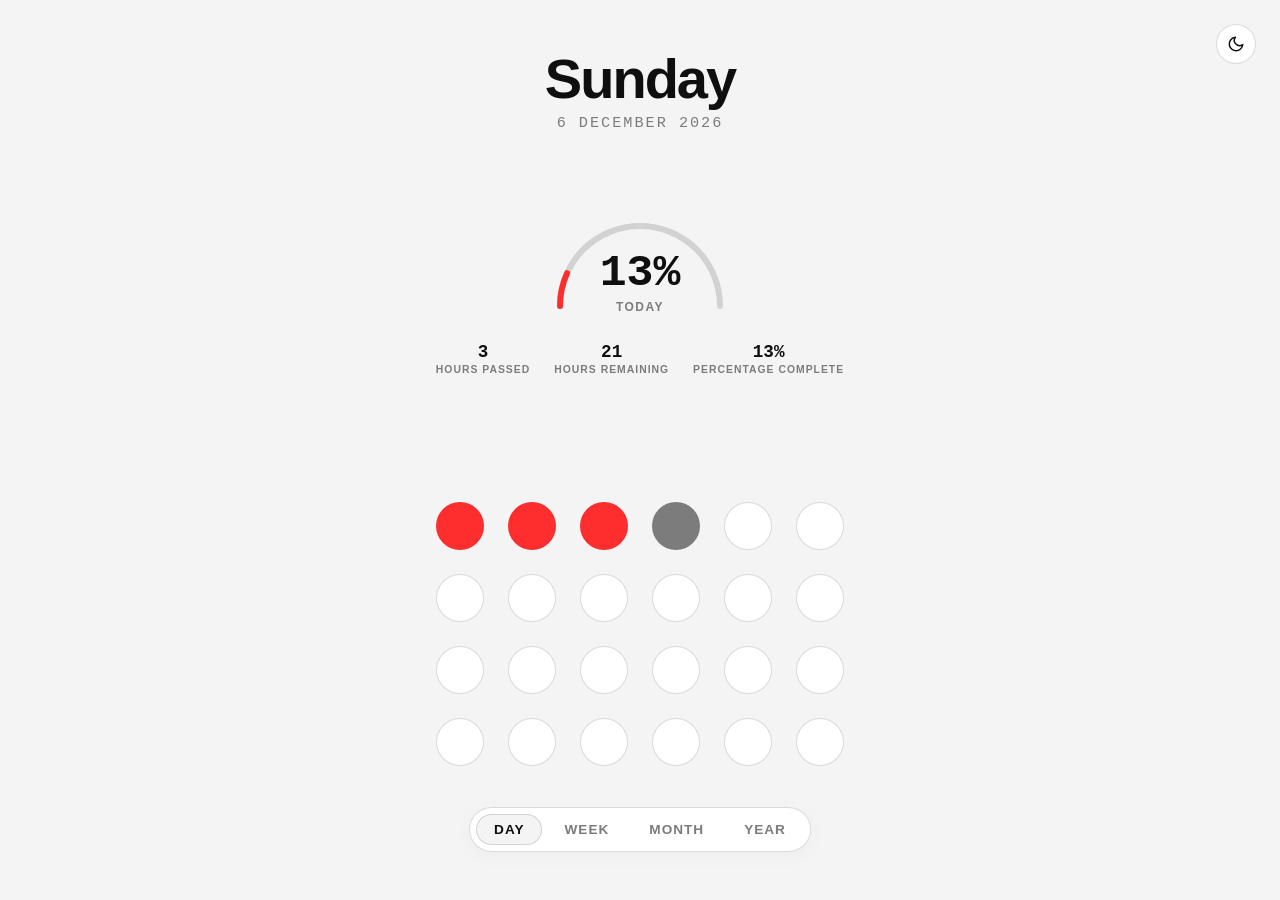
==== time-canvas/index.html @ 5ce6bf93 "Initial commit: Time Canvas application" ====
<!DOCTYPE html>
<html lang="en">
<head>
  <meta charset="UTF-8">
  <meta name="viewport" content="width=device-width, initial-scale=1.0">
  <meta name="description" content="Time Canvas - A minimalist, calm visualization of the passage of time. Inspired by Nothing OS and Dieter Rams.">
  <title>Time Canvas</title>
  
  <!-- CSS Stylesheets -->
  <link rel="stylesheet" href="css/variables.css">
  <link rel="stylesheet" href="css/base.css">
  <link rel="stylesheet" href="css/layout.css">
  <link rel="stylesheet" href="css/components.css">
  <link rel="stylesheet" href="css/themes.css">
  <link rel="stylesheet" href="css/animations.css">
  <link rel="stylesheet" href="css/responsive.css">
</head>
<body>
  
  <div class="app-container">
    <!-- Theme Toggle -->
    <div class="theme-toggle-container">
      <button id="theme-btn" class="theme-btn" aria-label="Toggle Theme" title="Toggle Theme" tabindex="0">
        <!-- Sun Icon -->
        <svg class="icon-sun" viewBox="0 0 24 24" xmlns="http://www.w3.org/2000/svg">
          <circle cx="12" cy="12" r="5" stroke="currentColor" stroke-width="2" fill="none"/>
          <path d="M12 1v2M12 21v2M4.22 4.22l1.42 1.42M18.36 18.36l1.42 1.42M1 12h2M21 12h2M4.22 19.78l1.42-1.42M18.36 5.64l1.42-1.42" stroke="currentColor" stroke-width="2" stroke-linecap="round"/>
        </svg>
        <!-- Moon Icon -->
        <svg class="icon-moon" viewBox="0 0 24 24" xmlns="http://www.w3.org/2000/svg">
          <path d="M21 12.79A9 9 0 1 1 11.21 3 7 7 0 0 0 21 12.79z" stroke="currentColor" stroke-width="2" fill="none" stroke-linecap="round" stroke-linejoin="round"/>
        </svg>
      </button>
    </div>

    <!-- Main Time Header -->
    <header class="header" role="banner">
      <h1 id="time-day" class="time-day">Friday</h1>
      <div id="time-date" class="time-date">17 July 2026</div>
    </header>

    <!-- Progress Arc Indicator -->
    <div class="arc-wrapper">
      <div class="progress-arc-container">
        <svg class="progress-arc-svg" viewBox="0 0 200 130">
          <path class="arc-bg" d="M 20 110 A 80 80 0 0 1 180 110" fill="none" stroke-linecap="round" />
          <path id="progress-arc-fill" class="arc-fill" d="M 20 110 A 80 80 0 0 1 180 110" fill="none" stroke-linecap="round" stroke-dasharray="251.327" stroke-dashoffset="251.327" />
        </svg>
        <div class="arc-inner-content">
          <div id="arc-percentage" class="arc-percentage">0%</div>
          <div id="arc-label" class="arc-label">TODAY</div>
        </div>
      </div>
    </div>

    <!-- Live Statistics -->
    <div id="stats-container" class="stats-container" aria-live="polite">
      <!-- Minimal stats will load here -->
    </div>

    <!-- Mode Switch (Shown/Hidden dynamically) -->
    <div id="mode-switch-container" class="mode-switch-container hidden">
      <div class="mode-switch-indicator"></div>
      <button id="mode-days" class="mode-btn active" data-mode="days" tabindex="0">Days</button>
      <button id="mode-hours" class="mode-btn" data-mode="hours" tabindex="0">Hours</button>
    </div>

    <!-- Grid Canvas Visualization -->
    <main class="main-content" role="main">
      <div class="visualization-wrapper">
        <div id="grid-container" class="grid-container active" aria-live="polite">
          <!-- Dots dynamically rendered here -->
        </div>
      </div>
    </main>

    <!-- Bottom Navigation -->
    <nav class="bottom-nav" role="tablist" aria-label="Views">
      <div id="nav-indicator" class="nav-indicator"></div>
      <button class="nav-item active" data-route="day" role="tab" aria-selected="true" tabindex="0">Day</button>
      <button class="nav-item" data-route="week" role="tab" aria-selected="false" tabindex="0">Week</button>
      <button class="nav-item" data-route="month" role="tab" aria-selected="false" tabindex="0">Month</button>
      <button class="nav-item" data-route="year" role="tab" aria-selected="false" tabindex="0">Year</button>
    </nav>
  </div>

  <!-- Main Application Logic -->
  <script type="module" src="js/app.js"></script>
</body>
</html>
---- time-canvas/css/variables.css ----
:root {
  /* Colors */
  --color-accent: #FF2E2E;
  
  /* Light Theme Defaults */
  --bg-color: #F4F4F4;
  --bg-panel: #FFFFFF;
  --text-color: #0F0F0F;
  --text-muted: #7C7C7C;
  --dot-completed: var(--color-accent);
  --dot-current: #7C7C7C;
  --dot-future: #FFFFFF;
  --dot-border: rgba(15, 15, 15, 0.15);
  --dot-hover-border: rgba(15, 15, 15, 0.4);
  
  /* Fonts - Nothing OS / OnePlus inspired */
  --font-display: "Courier New", Courier, monospace;
  --font-sans: -apple-system, BlinkMacSystemFont, "Segoe UI", Roboto, Helvetica, Arial, sans-serif;
  
  /* Transitions */
  --transition-speed: 250ms;
  --transition-easing: cubic-bezier(0.4, 0, 0.2, 1);
  
  /* Spacing & Layout */
  --spacing-xs: 4px;
  --spacing-sm: 8px;
  --spacing-md: 16px;
  --spacing-lg: 24px;
  --spacing-xl: 48px;
  
  --max-width: 900px;
}

[data-theme="dark"] {
  --bg-color: #0A0A0A;
  --bg-panel: #121212;
  --text-color: #F5F5F5;
  --text-muted: #888888;
  --dot-completed: var(--color-accent);
  --dot-current: #888888;
  --dot-future: #1A1A1A;
  --dot-border: rgba(255, 255, 255, 0.08);
  --dot-hover-border: rgba(255, 255, 255, 0.25);
}
---- time-canvas/css/base.css ----
/* Reset and Base Styles */
* {
  box-sizing: border-box;
  margin: 0;
  padding: 0;
  -webkit-font-smoothing: antialiased;
  -moz-osx-font-smoothing: grayscale;
}

html, body {
  width: 100%;
  height: 100%;
  background-color: var(--bg-color);
  color: var(--text-color);
  font-family: var(--font-sans);
  transition: background-color var(--transition-speed) var(--transition-easing),
              color var(--transition-speed) var(--transition-easing);
  overflow-x: hidden;
}

body {
  display: flex;
  flex-direction: column;
  min-height: 100vh;
}

a, button {
  font-family: inherit;
  color: inherit;
  background: none;
  border: none;
  cursor: pointer;
  outline: none;
  text-decoration: none;
}

/* Keyboard Accessibility - custom focus states */
button:focus-visible,
a:focus-visible,
[tabindex]:focus-visible {
  outline: 2px solid var(--color-accent);
  outline-offset: 4px;
}
---- time-canvas/css/layout.css ----
/* Layout Structure */

.app-container {
  display: flex;
  flex-direction: column;
  align-items: center;
  justify-content: space-between;
  min-height: 100vh;
  padding: var(--spacing-xl) var(--spacing-lg) calc(var(--spacing-xl) * 2) var(--spacing-lg);
  max-width: var(--max-width);
  margin: 0 auto;
  width: 100%;
}

.header {
  width: 100%;
  text-align: center;
  margin-bottom: var(--spacing-xl);
}

.main-content {
  flex: 1;
  display: flex;
  flex-direction: column;
  align-items: center;
  justify-content: center;
  width: 100%;
  position: relative;
}

.visualization-wrapper {
  width: 100%;
  display: flex;
  flex-direction: column;
  align-items: center;
  justify-content: center;
  min-height: 350px;
}
---- time-canvas/css/components.css ----
/* Components Styling */

/* Header Typography */
.time-day {
  font-family: var(--font-sans);
  font-size: 3.5rem;
  font-weight: 800;
  letter-spacing: -2px;
  line-height: 1.1;
  margin-bottom: var(--spacing-xs);
  transition: color var(--transition-speed) var(--transition-easing);
}

.time-date {
  font-family: var(--font-display);
  font-size: 0.95rem;
  font-weight: 500;
  color: var(--text-muted);
  text-transform: uppercase;
  letter-spacing: 2px;
  margin-bottom: var(--spacing-md);
}

/* Progress Arc Container */
.arc-wrapper {
  width: 100%;
  display: flex;
  justify-content: center;
  margin-bottom: var(--spacing-md);
}

.progress-arc-container {
  position: relative;
  width: 200px;
  height: 130px;
  display: flex;
  align-items: center;
  justify-content: center;
}

.progress-arc-svg {
  width: 100%;
  height: 100%;
}

.arc-bg {
  stroke: var(--dot-border);
  stroke-width: 6px;
}

.arc-fill {
  stroke: var(--dot-completed);
  stroke-width: 6px;
  transition: stroke-dashoffset 400ms cubic-bezier(0.4, 0, 0.2, 1);
}

.arc-inner-content {
  position: absolute;
  bottom: 12px;
  display: flex;
  flex-direction: column;
  align-items: center;
  justify-content: center;
  text-align: center;
  width: 100%;
}

.arc-percentage {
  font-family: var(--font-display);
  font-size: 2.8rem;
  font-weight: 700;
  line-height: 1;
  color: var(--text-color);
}

.arc-label {
  font-size: 0.75rem;
  font-weight: 600;
  letter-spacing: 1.5px;
  color: var(--text-muted);
  margin-top: 4px;
}

/* Live Stats */
.stats-container {
  display: flex;
  flex-wrap: wrap;
  justify-content: center;
  gap: var(--spacing-md) var(--spacing-lg);
  width: 100%;
  max-width: 600px;
  margin: 0 auto var(--spacing-lg) auto;
  padding: 0 var(--spacing-md);
}

.stat-item {
  display: flex;
  flex-direction: column;
  align-items: center;
  min-width: 80px;
}

.stat-val {
  font-family: var(--font-display);
  font-size: 1.1rem;
  font-weight: 700;
  color: var(--text-color);
}

.stat-lbl {
  font-size: 0.65rem;
  font-weight: 600;
  color: var(--text-muted);
  text-transform: uppercase;
  letter-spacing: 1px;
  margin-top: 2px;
}

/* Mode Switch (Segmented Switch) */
.mode-switch-container {
  position: relative;
  display: flex;
  background-color: var(--bg-panel);
  border: 1px solid var(--dot-border);
  border-radius: 20px;
  padding: 3px;
  margin-bottom: var(--spacing-lg);
  z-index: 10;
  transition: opacity var(--transition-speed), transform var(--transition-speed);
}

.mode-switch-container.hidden {
  opacity: 0;
  transform: scale(0.95);
  pointer-events: none;
}

.mode-btn {
  padding: 6px 16px;
  font-size: 0.75rem;
  font-weight: 600;
  text-transform: uppercase;
  letter-spacing: 1px;
  color: var(--text-muted);
  border-radius: 16px;
  z-index: 1;
  transition: color var(--transition-speed) var(--transition-easing);
}

.mode-btn.active {
  color: var(--text-color);
  background-color: var(--bg-color);
  border: 1px solid var(--dot-border);
}

/* Dots and Grids */
.grid-container {
  display: grid;
  justify-content: center;
  align-content: center;
  margin: auto;
  opacity: 0;
  transform: translateY(10px);
  transition: opacity var(--transition-speed) var(--transition-easing),
              transform var(--transition-speed) var(--transition-easing);
}

.grid-container.active {
  opacity: 1;
  transform: translateY(0);
}

.dot {
  border-radius: 50%;
  aspect-ratio: 1;
  background-color: var(--dot-future);
  border: 1px solid var(--dot-border);
  transition: background-color var(--transition-speed) var(--transition-easing),
              border-color var(--transition-speed) var(--transition-easing),
              transform var(--transition-speed) var(--transition-easing);
}

/* Dot States */
.dot.completed {
  background-color: var(--dot-completed);
  border-color: transparent;
}

.dot.current {
  background-color: var(--dot-current);
  border-color: transparent;
  animation: pulse 2s infinite ease-in-out;
}

/* Grid Specific Layouts */
.day-grid {
  grid-template-columns: repeat(6, 40px);
  gap: 20px;
}

.week-grid {
  grid-template-columns: repeat(24, 12px);
  gap: 6px;
}

.month-grid {
  grid-template-columns: repeat(7, 24px);
  gap: 12px;
}

/* Grouped grids (e.g. Month Hours & Year Hours) */
.month-group-container {
  display: grid;
  grid-template-columns: repeat(4, 1fr);
  gap: var(--spacing-md);
  width: 100%;
}

.month-group {
  border: 1px solid var(--dot-border);
  border-radius: 12px;
  padding: 12px;
  display: flex;
  flex-direction: column;
  align-items: center;
}

.month-group-title {
  font-family: var(--font-display);
  font-size: 0.75rem;
  font-weight: 700;
  color: var(--text-muted);
  margin-bottom: 8px;
  text-transform: uppercase;
}

/* Theme Toggle Button */
.theme-toggle-container {
  position: absolute;
  top: var(--spacing-lg);
  right: var(--spacing-lg);
}

.theme-btn {
  width: 40px;
  height: 40px;
  border-radius: 50%;
  display: flex;
  align-items: center;
  justify-content: center;
  border: 1px solid var(--dot-border);
  background-color: var(--bg-panel);
  transition: border-color var(--transition-speed), background-color var(--transition-speed);
}

.theme-btn:hover {
  border-color: var(--dot-hover-border);
}

.theme-btn svg {
  width: 18px;
  height: 18px;
  fill: currentColor;
}

/* Bottom Navigation */
.bottom-nav {
  position: fixed;
  bottom: var(--spacing-xl);
  left: 50%;
  transform: translateX(-50%);
  background-color: var(--bg-panel);
  border: 1px solid var(--dot-border);
  border-radius: 30px;
  padding: 6px;
  display: flex;
  gap: 4px;
  z-index: 100;
  box-shadow: 0 4px 20px rgba(0, 0, 0, 0.03);
  transition: border-color var(--transition-speed), background-color var(--transition-speed);
}

.nav-item {
  position: relative;
  padding: 8px 18px;
  font-size: 0.85rem;
  font-weight: 600;
  text-transform: uppercase;
  letter-spacing: 1px;
  color: var(--text-muted);
  border-radius: 20px;
  transition: color var(--transition-speed) var(--transition-easing);
}

.nav-item.active {
  color: var(--text-color);
}

/* Animated Nav Indicator */
.nav-indicator {
  position: absolute;
  height: calc(100% - 12px);
  background-color: var(--bg-color);
  border: 1px solid var(--dot-border);
  border-radius: 20px;
  z-index: -1;
  transition: left var(--transition-speed) var(--transition-easing),
              width var(--transition-speed) var(--transition-easing);
}
---- time-canvas/css/themes.css ----
/* Theme Transitions & Specific overrides */

/* Smooth fade on theme changes */
body * {
  transition: background-color var(--transition-speed) var(--transition-easing),
              border-color var(--transition-speed) var(--transition-easing);
}

/* Specific component theme adaptations */
[data-theme="light"] .theme-btn .icon-sun {
  display: none;
}

[data-theme="light"] .theme-btn .icon-moon {
  display: block;
}

[data-theme="dark"] .theme-btn .icon-sun {
  display: block;
}

[data-theme="dark"] .theme-btn .icon-moon {
  display: none;
}
---- time-canvas/css/animations.css ----
/* Animations */

/* Current dot pulsing effect */
@keyframes pulse {
  0% {
    transform: scale(1);
    opacity: 1;
  }
  50% {
    transform: scale(1.15);
    opacity: 0.8;
  }
  100% {
    transform: scale(1);
    opacity: 1;
  }
}

/* Page fade-in */
.fade-in {
  animation: fadeIn var(--transition-speed) var(--transition-easing) forwards;
}

.fade-out {
  animation: fadeOut var(--transition-speed) var(--transition-easing) forwards;
}

@keyframes fadeIn {
  from {
    opacity: 0;
    transform: translateY(6px);
  }
  to {
    opacity: 1;
    transform: translateY(0);
  }
}

@keyframes fadeOut {
  from {
    opacity: 1;
    transform: translateY(0);
  }
  to {
    opacity: 0;
    transform: translateY(-6px);
  }
}
---- time-canvas/css/responsive.css ----
/* Responsive Scaling & Layout adjustments */

/* Default Sizes (Large screen/4K support) */
:root {
  --day-dot-size: 48px;
  --day-dot-gap: 24px;
  
  --week-dot-size: 16px;
  --week-dot-gap: 6px;
  
  --month-dot-size: 32px;
  --month-dot-gap: 14px;
  
  --year-dot-size: 10px;
  --year-dot-gap: 4px;

  /* Hours mode variables */
  --hour-dot-size: 3px;
  --hour-dot-gap: 1px;
}

/* Connect CSS classes to responsive variables */
.day-grid {
  grid-template-columns: repeat(6, var(--day-dot-size)) !important;
  gap: var(--day-dot-gap) !important;
}

.week-grid {
  grid-template-columns: repeat(24, var(--week-dot-size)) !important;
  gap: var(--week-dot-gap) !important;
}

.month-grid {
  grid-template-columns: repeat(7, var(--month-dot-size)) !important;
  gap: var(--month-dot-gap) !important;
}

/* Month Hours view */
.month-hours-grid {
  display: grid !important;
  grid-template-columns: repeat(7, 1fr) !important;
  gap: 10px !important;
  width: 100%;
  max-width: 600px;
}

.day-hours-cell {
  display: grid;
  grid-template-columns: repeat(6, 1fr);
  gap: var(--hour-dot-gap);
  border: 1px solid var(--dot-border);
  border-radius: 4px;
  padding: 4px;
  background-color: var(--bg-panel);
  aspect-ratio: 1.2 / 1;
  align-content: center;
}

.day-hours-cell .dot {
  width: var(--hour-dot-size) !important;
  height: var(--hour-dot-size) !important;
  border-width: 0.5px !important;
}

/* Year view (Months grouping) */
.year-months-container {
  display: grid;
  grid-template-columns: repeat(4, 1fr);
  gap: var(--spacing-lg);
  width: 100%;
  max-width: 1000px;
}

.year-month-card {
  border: 1px solid var(--dot-border);
  border-radius: 8px;
  padding: 10px;
  background-color: var(--bg-panel);
  display: flex;
  flex-direction: column;
  align-items: center;
}

.year-month-title {
  font-family: var(--font-display);
  font-size: 0.75rem;
  font-weight: 700;
  color: var(--text-muted);
  margin-bottom: var(--spacing-sm);
  text-transform: uppercase;
  letter-spacing: 1px;
}

.year-month-days-grid {
  display: grid;
  grid-template-columns: repeat(7, 8px);
  gap: 3px;
}

.year-month-days-grid .dot {
  width: 8px !important;
  height: 8px !important;
  border-width: 0.5px;
}

/* Year Hours mode */
.year-month-hours-grid {
  display: grid;
  grid-template-columns: repeat(7, 1fr);
  gap: 3px;
  width: 100%;
}

.year-month-hours-grid .day-hours-cell {
  padding: 1.5px;
  gap: 0.5px;
  border-radius: 2px;
}

.year-month-hours-grid .day-hours-cell .dot {
  width: 2px !important;
  height: 2px !important;
  border: none !important;
}

/* Tablet / Medium Screens (max-width: 900px) */
@media (max-width: 900px) {
  :root {
    --day-dot-size: 40px;
    --day-dot-gap: 18px;
    
    --week-dot-size: 10px;
    --week-dot-gap: 4px;
    
    --month-dot-size: 26px;
    --month-dot-gap: 10px;

    --hour-dot-size: 2.5px;
    --hour-dot-gap: 0.8px;
  }
  
  .year-months-container {
    grid-template-columns: repeat(3, 1fr);
    gap: var(--spacing-md);
  }
  
  .time-day {
    font-size: 3rem;
  }
}

/* Mobile Screens (max-width: 600px) */
@media (max-width: 600px) {
  .year-months-container {
    grid-template-columns: repeat(2, 1fr);
    gap: var(--spacing-sm);
  }
  
  .year-month-days-grid {
    grid-template-columns: repeat(7, 6px);
    gap: 2px;
  }
  
  .year-month-days-grid .dot {
    width: 6px !important;
    height: 6px !important;
  }
}

/* Mobile Screens (max-width: 480px) */
@media (max-width: 480px) {
  :root {
    --day-dot-size: 32px;
    --day-dot-gap: 12px;
    
    --week-dot-size: 7px;
    --week-dot-gap: 2.5px;
    
    --month-dot-size: 18px;
    --month-dot-gap: 8px;

    --hour-dot-size: 1.8px;
    --hour-dot-gap: 0.5px;
  }
  
  .year-months-container {
    grid-template-columns: repeat(2, 1fr);
  }
  
  .time-day {
    font-size: 2.2rem;
  }
  
  .nav-item {
    padding: 6px 12px;
    font-size: 0.75rem;
  }

  .stats-container {
    gap: var(--spacing-sm) var(--spacing-md);
  }

  .stat-val {
    font-size: 0.95rem;
  }

  .stat-lbl {
    font-size: 0.58rem;
  }
}

/* Tiny Mobile Screens (max-width: 340px) */
@media (max-width: 340px) {
  :root {
    --day-dot-size: 28px;
    --day-dot-gap: 10px;
    
    --week-dot-size: 6px;
    --week-dot-gap: 2px;
    
    --month-dot-size: 16px;
    --month-dot-gap: 6px;
  }

  .year-months-container {
    grid-template-columns: 1fr;
  }
}
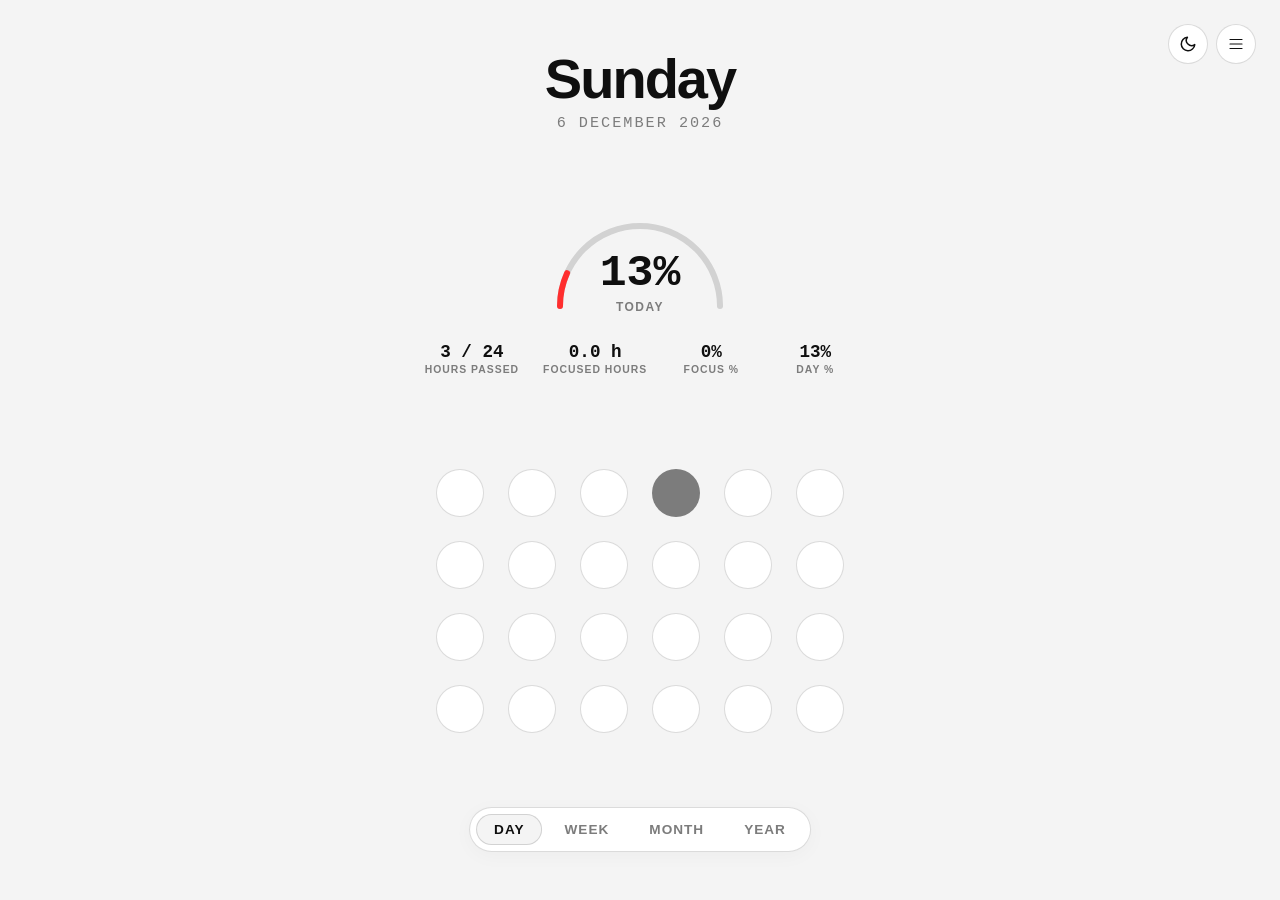
==== commit 9ccd88c2: "Add dynamic recent commits section (last 20) to Focus Panel" ====
--- a/time-canvas/index.html
+++ b/time-canvas/index.html
@@ -1,11 +1,13 @@
 <!DOCTYPE html>
 <html lang="en">
+
 <head>
   <meta charset="UTF-8">
   <meta name="viewport" content="width=device-width, initial-scale=1.0">
-  <meta name="description" content="Time Canvas - A minimalist, calm visualization of the passage of time. Inspired by Nothing OS and Dieter Rams.">
+  <meta name="description"
+    content="Time Canvas - A minimalist, calm visualization of the passage of time. Inspired by Nothing OS and Dieter Rams.">
   <title>Time Canvas</title>
-  
+
   <!-- CSS Stylesheets -->
   <link rel="stylesheet" href="css/variables.css">
   <link rel="stylesheet" href="css/base.css">
@@ -14,21 +16,34 @@
   <link rel="stylesheet" href="css/themes.css">
   <link rel="stylesheet" href="css/animations.css">
   <link rel="stylesheet" href="css/responsive.css">
+  <link rel="stylesheet" href="css/focus-panel.css">
 </head>
+
 <body>
-  
+
   <div class="app-container">
-    <!-- Theme Toggle -->
-    <div class="theme-toggle-container">
+    <!-- Top-Right Controls -->
+    <div class="top-controls-container">
       <button id="theme-btn" class="theme-btn" aria-label="Toggle Theme" title="Toggle Theme" tabindex="0">
         <!-- Sun Icon -->
         <svg class="icon-sun" viewBox="0 0 24 24" xmlns="http://www.w3.org/2000/svg">
-          <circle cx="12" cy="12" r="5" stroke="currentColor" stroke-width="2" fill="none"/>
-          <path d="M12 1v2M12 21v2M4.22 4.22l1.42 1.42M18.36 18.36l1.42 1.42M1 12h2M21 12h2M4.22 19.78l1.42-1.42M18.36 5.64l1.42-1.42" stroke="currentColor" stroke-width="2" stroke-linecap="round"/>
+          <circle cx="12" cy="12" r="5" stroke="currentColor" stroke-width="2" fill="none" />
+          <path
+            d="M12 1v2M12 21v2M4.22 4.22l1.42 1.42M18.36 18.36l1.42 1.42M1 12h2M21 12h2M4.22 19.78l1.42-1.42M18.36 5.64l1.42-1.42"
+            stroke="currentColor" stroke-width="2" stroke-linecap="round" />
         </svg>
         <!-- Moon Icon -->
         <svg class="icon-moon" viewBox="0 0 24 24" xmlns="http://www.w3.org/2000/svg">
-          <path d="M21 12.79A9 9 0 1 1 11.21 3 7 7 0 0 0 21 12.79z" stroke="currentColor" stroke-width="2" fill="none" stroke-linecap="round" stroke-linejoin="round"/>
+          <path d="M21 12.79A9 9 0 1 1 11.21 3 7 7 0 0 0 21 12.79z" stroke="currentColor" stroke-width="2" fill="none"
+            stroke-linecap="round" stroke-linejoin="round" />
+        </svg>
+      </button>
+
+      <button id="menu-btn" class="menu-btn" aria-label="Open Focus Panel" title="Open Focus Panel" tabindex="0">
+        <svg viewBox="0 0 24 24" xmlns="http://www.w3.org/2000/svg">
+          <line x1="4" y1="6" x2="20" y2="6" stroke="currentColor" stroke-width="1.5" stroke-linecap="round" />
+          <line x1="4" y1="12" x2="20" y2="12" stroke="currentColor" stroke-width="1.5" stroke-linecap="round" />
+          <line x1="4" y1="18" x2="20" y2="18" stroke="currentColor" stroke-width="1.5" stroke-linecap="round" />
         </svg>
       </button>
     </div>
@@ -44,7 +59,10 @@
       <div class="progress-arc-container">
         <svg class="progress-arc-svg" viewBox="0 0 200 130">
           <path class="arc-bg" d="M 20 110 A 80 80 0 0 1 180 110" fill="none" stroke-linecap="round" />
-          <path id="progress-arc-fill" class="arc-fill" d="M 20 110 A 80 80 0 0 1 180 110" fill="none" stroke-linecap="round" stroke-dasharray="251.327" stroke-dashoffset="251.327" />
+          <path id="progress-arc-fill" class="arc-fill" d="M 20 110 A 80 80 0 0 1 180 110" fill="none"
+            stroke-linecap="round" stroke-dasharray="251.327" stroke-dashoffset="251.327" />
+          <path id="progress-arc-focus" class="arc-focus" d="M 20 110 A 80 80 0 0 1 180 110" fill="none"
+            stroke-linecap="round" stroke-dasharray="251.327" stroke-dashoffset="251.327" />
         </svg>
         <div class="arc-inner-content">
           <div id="arc-percentage" class="arc-percentage">0%</div>
@@ -84,7 +102,142 @@
     </nav>
   </div>
 
+  <!-- Panel Dimming Overlay -->
+  <div id="panel-overlay" class="panel-overlay" aria-hidden="true"></div>
+
+  <!-- Focus Panel -->
+  <aside id="focus-panel" class="focus-panel" role="complementary" aria-label="Focus Panel" aria-hidden="true"
+    tabindex="-1">
+    <div class="panel-header">
+      <h2>Focus Panel</h2>
+      <button id="panel-close-btn" class="panel-close-btn" aria-label="Close Focus Panel">
+        <svg viewBox="0 0 24 24" xmlns="http://www.w3.org/2000/svg">
+          <line x1="18" y1="6" x2="6" y2="18" stroke="currentColor" stroke-width="1.5" stroke-linecap="round" />
+          <line x1="6" y1="6" x2="18" y2="18" stroke="currentColor" stroke-width="1.5" stroke-linecap="round" />
+        </svg>
+      </button>
+    </div>
+
+    <div class="panel-content">
+      <!-- TODOS Section -->
+      <section class="panel-section" aria-labelledby="todos-heading">
+        <h3 id="todos-heading" class="section-title">TODOS</h3>
+
+        <!-- Task Input -->
+        <div class="task-input-container">
+          <span class="plus-icon">+</span>
+          <input type="text" id="task-input" class="task-input" placeholder="What are you focusing on?"
+            aria-label="Add new task">
+        </div>
+
+        <!-- Task List -->
+        <ul id="task-list" class="task-list" aria-live="polite">
+          <!-- Incomplete tasks here -->
+        </ul>
+
+        <!-- Completed tasks accordion -->
+        <div id="completed-accordion" class="completed-accordion hidden">
+          <button id="toggle-completed-btn" class="toggle-completed-btn" aria-expanded="false">
+            Show Completed (<span id="completed-count">0</span>)
+          </button>
+          <ul id="completed-task-list" class="task-list completed-task-list hidden" aria-live="polite">
+            <!-- Completed tasks here -->
+          </ul>
+        </div>
+      </section>
+
+      <!-- POMODORO Section -->
+      <section class="panel-section" aria-labelledby="pomodoro-heading">
+        <h3 id="pomodoro-heading" class="section-title">POMODORO</h3>
+
+        <!-- Selected Task Panel Status -->
+        <div id="selected-task-panel" class="selected-task-panel">
+          <div class="focus-label">Current Focus</div>
+          <div id="selected-task-title" class="selected-task-title">Select a task first</div>
+          <div id="selected-task-progress" class="selected-task-progress hidden">0 / 0 Pomodoros</div>
+        </div>
+
+        <!-- Timer View -->
+        <div class="timer-container">
+          <div id="timer-display" class="timer-display">25:00</div>
+        </div>
+
+        <!-- Timer Progress Line with Spark -->
+        <div class="timer-progress-container">
+          <div class="timer-progress-line">
+            <div id="timer-progress-fill" class="timer-progress-fill" style="width: 0%;"></div>
+            <div id="timer-progress-spark" class="timer-progress-spark" style="left: 0%;"></div>
+          </div>
+        </div>
+
+        <!-- Mode segmented switcher -->
+        <div id="timer-modes" class="timer-modes">
+          <button class="timer-mode-btn active" data-mode="work">WORK</button>
+          <button class="timer-mode-btn" data-mode="break">BREAK</button>
+          <button class="timer-mode-btn" data-mode="longBreak">LONG BREAK</button>
+        </div>
+
+        <!-- Controls -->
+        <div class="timer-controls">
+          <button id="primary-timer-btn" class="primary-timer-btn disabled" disabled>START</button>
+          <button id="reset-timer-btn" class="reset-timer-btn hidden" aria-label="Reset Timer">
+            <svg viewBox="0 0 24 24" xmlns="http://www.w3.org/2000/svg">
+              <path d="M21.5 2v6h-6M21.34 15.57a10 10 0 1 1-.57-8.38l.73-.73" fill="none" stroke="currentColor"
+                stroke-width="1.5" stroke-linecap="round" stroke-linejoin="round" />
+            </svg>
+          </button>
+        </div>
+      </section>
+
+      <!-- Session Statistics Section -->
+      <section class="panel-section" aria-labelledby="stats-heading">
+        <h3 id="stats-heading" class="section-title">TODAY'S STATS</h3>
+        <div class="focus-stats-grid">
+          <div class="focus-stat-item">
+            <span id="stat-completed-poms" class="focus-stat-val">0</span>
+            <span class="focus-stat-lbl">Pomodoros Completed</span>
+          </div>
+          <div class="focus-stat-item">
+            <span id="stat-focus-time" class="focus-stat-val">0m</span>
+            <span class="focus-stat-lbl">Focused Time</span>
+          </div>
+          <div class="focus-stat-item">
+            <span id="stat-break-time" class="focus-stat-val">0m</span>
+            <span class="focus-stat-lbl">Break Time</span>
+          </div>
+          <div class="focus-stat-item">
+            <span id="stat-completion-pct" class="focus-stat-val">0%</span>
+            <span class="focus-stat-lbl">Task Completion %</span>
+          </div>
+        </div>
+      </section>
+
+      <!-- COMMITS Section -->
+      <section class="panel-section" aria-labelledby="commits-heading">
+        <h3 id="commits-heading" class="section-title">RECENT COMMITS</h3>
+        <div id="commits-container" class="commits-container">
+          <span class="muted-text">Loading commits...</span>
+        </div>
+      </section>
+
+      <!-- SETTINGS Section Placeholder (Future Ready) -->
+      <section class="panel-section" aria-labelledby="settings-heading">
+        <h3 id="settings-heading" class="section-title">SETTINGS</h3>
+        <div class="settings-placeholder">
+          <span class="muted-text">Custom duration options and preferences will be available in a future update.</span>
+        </div>
+      </section>
+    </div>
+  </aside>
+
+  <!-- In-page Notification banner -->
+  <div id="focus-notification" class="focus-notification hidden" role="status" aria-live="polite">
+    <span id="notification-message"></span>
+  </div>
+
   <!-- Main Application Logic -->
-  <script type="module" src="js/app.js"></script>
+
+  <script src="js/app.js?v=101"></script>
 </body>
-</html>
+
+</html>
--- a/time-canvas/css/focus-panel.css
+++ b/time-canvas/css/focus-panel.css
@@ -0,0 +1,740 @@
+/* Focus Panel Styling */
+
+/* Top controls container containing theme and panel toggles */
+.top-controls-container {
+  position: absolute;
+  top: var(--spacing-lg);
+  right: var(--spacing-lg);
+  display: flex;
+  gap: var(--spacing-sm);
+  z-index: 110;
+}
+
+.menu-btn {
+  width: 40px;
+  height: 40px;
+  border-radius: 50%;
+  display: flex;
+  align-items: center;
+  justify-content: center;
+  border: 1px solid var(--dot-border);
+  background-color: var(--bg-panel);
+  color: var(--text-color);
+  transition: border-color var(--transition-speed), background-color var(--transition-speed), transform 150ms ease;
+}
+
+.menu-btn:hover {
+  border-color: var(--dot-hover-border);
+}
+
+.menu-btn:active {
+  transform: scale(0.92);
+}
+
+.menu-btn svg {
+  width: 18px;
+  height: 18px;
+}
+
+/* Panel Dimming Overlay */
+.panel-overlay {
+  position: fixed;
+  top: 0;
+  left: 0;
+  width: 100%;
+  height: 100%;
+  background-color: #000000;
+  opacity: 0;
+  pointer-events: none;
+  z-index: 190;
+  transition: opacity 300ms cubic-bezier(0.4, 0, 0.2, 1);
+}
+
+.panel-overlay.active {
+  opacity: 0.08;
+  pointer-events: auto;
+}
+
+/* Sliding Side Panel */
+.focus-panel {
+  position: fixed;
+  top: 0;
+  right: 0;
+  height: 100%;
+  width: 30%; /* Default desktop */
+  background-color: var(--bg-panel);
+  border-left: 1px solid var(--dot-border);
+  z-index: 200;
+  transform: translateX(100%);
+  visibility: hidden;
+  transition: transform 300ms cubic-bezier(0.4, 0, 0.2, 1),
+              visibility 300ms cubic-bezier(0.4, 0, 0.2, 1);
+  display: flex;
+  flex-direction: column;
+  outline: none;
+}
+
+.focus-panel.active {
+  transform: translateX(0);
+  visibility: visible;
+}
+
+/* Header inside panel */
+.panel-header {
+  padding: var(--spacing-lg);
+  border-bottom: 1px solid var(--dot-border);
+  display: flex;
+  align-items: center;
+  justify-content: space-between;
+}
+
+.panel-header h2 {
+  font-family: var(--font-sans);
+  font-size: 1.25rem;
+  font-weight: 700;
+  text-transform: uppercase;
+  letter-spacing: 1px;
+}
+
+.panel-close-btn {
+  width: 32px;
+  height: 32px;
+  border-radius: 50%;
+  display: flex;
+  align-items: center;
+  justify-content: center;
+  border: 1px solid var(--dot-border);
+  background-color: transparent;
+  color: var(--text-color);
+  transition: border-color var(--transition-speed), transform 150ms ease;
+}
+
+.panel-close-btn:hover {
+  border-color: var(--dot-hover-border);
+}
+
+.panel-close-btn:active {
+  transform: scale(0.92);
+}
+
+.panel-close-btn svg {
+  width: 14px;
+  height: 14px;
+}
+
+/* Content Container */
+.panel-content {
+  flex: 1;
+  overflow-y: auto;
+  padding: var(--spacing-lg);
+  display: flex;
+  flex-direction: column;
+  gap: var(--spacing-xl);
+}
+
+.panel-section {
+  display: flex;
+  flex-direction: column;
+  gap: var(--spacing-md);
+}
+
+.section-title {
+  font-family: var(--font-display);
+  font-size: 0.78rem;
+  font-weight: 700;
+  color: var(--text-muted);
+  letter-spacing: 1.5px;
+  border-bottom: 1px solid var(--dot-border);
+  padding-bottom: var(--spacing-xs);
+  text-transform: uppercase;
+}
+
+/* TODOS Section Styling */
+.task-input-container {
+  display: flex;
+  align-items: center;
+  border: 1px solid var(--dot-border);
+  border-radius: 20px;
+  padding: 6px 14px;
+  background-color: var(--bg-color);
+  transition: border-color var(--transition-speed);
+}
+
+.task-input-container:focus-within {
+  border-color: var(--dot-hover-border);
+}
+
+.plus-icon {
+  font-size: 1.1rem;
+  color: var(--text-muted);
+  margin-right: var(--spacing-sm);
+  user-select: none;
+}
+
+.task-input {
+  flex: 1;
+  border: none;
+  background: transparent;
+  color: var(--text-color);
+  font-family: inherit;
+  font-size: 0.85rem;
+  outline: none;
+}
+
+.task-input::placeholder {
+  color: var(--text-muted);
+  opacity: 0.7;
+}
+
+.task-list {
+  list-style: none;
+  display: flex;
+  flex-direction: column;
+  gap: var(--spacing-sm);
+}
+
+.task-item {
+  display: flex;
+  flex-direction: column;
+  padding: var(--spacing-sm) var(--spacing-md);
+  border: 1px solid var(--dot-border);
+  border-radius: 12px;
+  background-color: var(--bg-color);
+  transition: transform var(--transition-speed) var(--transition-easing),
+              opacity var(--transition-speed) var(--transition-easing),
+              border-color var(--transition-speed);
+  cursor: pointer;
+}
+
+.task-item:hover {
+  border-color: var(--dot-hover-border);
+}
+
+.task-item.active-focus {
+  border-color: var(--color-accent);
+}
+
+.task-item.completed {
+  opacity: 0.55;
+}
+
+.task-main-row {
+  display: flex;
+  align-items: center;
+  gap: var(--spacing-sm);
+}
+
+.task-checkbox {
+  width: 18px;
+  height: 18px;
+  border-radius: 50%;
+  border: 1.5px solid var(--text-muted);
+  background-color: transparent;
+  display: flex;
+  align-items: center;
+  justify-content: center;
+  flex-shrink: 0;
+  transition: transform 150ms ease, border-color var(--transition-speed), background-color var(--transition-speed);
+}
+
+.task-checkbox:hover {
+  border-color: var(--text-color);
+  transform: scale(1.08);
+}
+
+.task-checkbox.checked {
+  border-color: var(--color-accent);
+  background-color: var(--color-accent);
+}
+
+.task-checkbox.checked::after {
+  content: "";
+  width: 6px;
+  height: 6px;
+  background-color: #FFFFFF;
+  border-radius: 50%;
+}
+
+.task-title {
+  font-size: 0.88rem;
+  font-weight: 500;
+  color: var(--text-color);
+  flex-1: 1;
+  transition: text-decoration var(--transition-speed);
+}
+
+.task-item.completed .task-title {
+  text-decoration: line-through;
+  color: var(--text-muted);
+}
+
+.task-poms-badge {
+  font-family: var(--font-display);
+  font-size: 0.72rem;
+  font-weight: 700;
+  color: var(--text-muted);
+  margin-left: auto;
+  border: 1px solid var(--dot-border);
+  padding: 2px 6px;
+  border-radius: 10px;
+  background-color: var(--bg-panel);
+}
+
+/* Edit detail drawer inside tasks */
+.task-details-edit {
+  margin-top: var(--spacing-sm);
+  padding-top: var(--spacing-sm);
+  border-top: 1px solid var(--dot-border);
+  display: flex;
+  align-items: center;
+  justify-content: space-between;
+  animation: fadeIn 200ms ease-out forwards;
+}
+
+.edit-label {
+  font-size: 0.75rem;
+  font-weight: 600;
+  color: var(--text-muted);
+}
+
+.poms-counter-wrapper {
+  display: flex;
+  align-items: center;
+  gap: var(--spacing-sm);
+}
+
+.counter-btn {
+  width: 24px;
+  height: 24px;
+  border-radius: 50%;
+  border: 1px solid var(--dot-border);
+  display: flex;
+  align-items: center;
+  justify-content: center;
+  font-weight: bold;
+  font-size: 0.85rem;
+  background-color: var(--bg-panel);
+  transition: border-color var(--transition-speed), transform 100ms ease;
+}
+
+.counter-btn:hover {
+  border-color: var(--dot-hover-border);
+}
+
+.counter-btn:active {
+  transform: scale(0.9);
+}
+
+.counter-value {
+  font-family: var(--font-display);
+  font-size: 0.85rem;
+  font-weight: 700;
+  min-width: 16px;
+  text-align: center;
+}
+
+/* Completed tasks accordion trigger button */
+.completed-accordion {
+  margin-top: var(--spacing-sm);
+}
+
+.toggle-completed-btn {
+  width: 100%;
+  text-align: left;
+  font-size: 0.75rem;
+  font-weight: 600;
+  color: var(--text-muted);
+  padding: 8px 4px;
+  border-top: 1px solid var(--dot-border);
+  display: flex;
+  justify-content: space-between;
+  align-items: center;
+}
+
+.toggle-completed-btn::after {
+  content: "↓";
+  font-size: 0.75rem;
+  transition: transform var(--transition-speed);
+}
+
+.toggle-completed-btn[aria-expanded="true"]::after {
+  transform: rotate(180deg);
+}
+
+.completed-task-list {
+  margin-top: var(--spacing-sm);
+}
+
+.completed-task-list.hidden {
+  display: none;
+}
+
+/* POMODORO Timer view */
+.selected-task-panel {
+  border: 1px solid var(--dot-border);
+  border-radius: 12px;
+  padding: var(--spacing-sm) var(--spacing-md);
+  background-color: var(--bg-color);
+  text-align: center;
+}
+
+.focus-label {
+  font-size: 0.65rem;
+  font-weight: 700;
+  color: var(--text-muted);
+  text-transform: uppercase;
+  letter-spacing: 1px;
+}
+
+.selected-task-title {
+  font-size: 0.9rem;
+  font-weight: 700;
+  margin-top: 2px;
+  color: var(--text-color);
+}
+
+.selected-task-progress {
+  font-family: var(--font-display);
+  font-size: 0.7rem;
+  font-weight: 600;
+  color: var(--color-accent);
+  margin-top: 4px;
+}
+
+.timer-container {
+  display: flex;
+  justify-content: center;
+  margin: var(--spacing-md) 0 var(--spacing-sm) 0;
+}
+
+.timer-display {
+  font-family: var(--font-display);
+  font-size: 3.5rem;
+  font-weight: 700;
+  letter-spacing: -1.5px;
+  color: var(--text-color);
+  line-height: 1;
+}
+
+/* Horizontal spark progress line */
+.timer-progress-container {
+  width: 100%;
+  margin-bottom: var(--spacing-lg);
+}
+
+.timer-progress-line {
+  position: relative;
+  height: 2px;
+  background-color: var(--dot-border);
+  width: 100%;
+  border-radius: 1px;
+}
+
+.timer-progress-fill {
+  position: absolute;
+  top: 0;
+  left: 0;
+  height: 100%;
+  background-color: var(--color-accent);
+}
+
+.timer-progress-spark {
+  position: absolute;
+  top: 50%;
+  width: 6px;
+  height: 6px;
+  background-color: var(--text-color);
+  border-radius: 50%;
+  transform: translate(-50%, -50%);
+  animation: sparkPulse 1.5s infinite alternate ease-in-out;
+}
+
+@keyframes sparkPulse {
+  0% {
+    transform: translate(-50%, -50%) scale(1);
+    background-color: var(--color-accent);
+  }
+  100% {
+    transform: translate(-50%, -50%) scale(1.3);
+    background-color: var(--text-color);
+  }
+}
+
+/* Mode switches */
+.timer-modes {
+  display: flex;
+  background-color: var(--bg-color);
+  border: 1px solid var(--dot-border);
+  border-radius: 20px;
+  padding: 3px;
+  gap: 2px;
+}
+
+.timer-mode-btn {
+  flex: 1;
+  padding: 6px 0;
+  font-size: 0.68rem;
+  font-weight: 700;
+  text-transform: uppercase;
+  letter-spacing: 0.8px;
+  color: var(--text-muted);
+  border-radius: 16px;
+  transition: color var(--transition-speed), background-color var(--transition-speed);
+}
+
+.timer-mode-btn.active {
+  color: var(--text-color);
+  background-color: var(--bg-panel);
+  border: 1px solid var(--dot-border);
+}
+
+/* Controls */
+.timer-controls {
+  display: flex;
+  align-items: center;
+  justify-content: center;
+  gap: var(--spacing-md);
+  margin-top: var(--spacing-sm);
+}
+
+.primary-timer-btn {
+  flex: 1;
+  max-width: 180px;
+  padding: 10px 24px;
+  font-size: 0.8rem;
+  font-weight: 700;
+  text-transform: uppercase;
+  letter-spacing: 1.5px;
+  color: var(--text-color);
+  background-color: var(--bg-color);
+  border: 1px solid var(--dot-border);
+  border-radius: 20px;
+  transition: transform 150ms ease, border-color var(--transition-speed), background-color var(--transition-speed);
+}
+
+.primary-timer-btn:not(.disabled):hover {
+  border-color: var(--dot-hover-border);
+}
+
+.primary-timer-btn:not(.disabled):active {
+  transform: scale(0.95);
+}
+
+.primary-timer-btn.disabled {
+  opacity: 0.4;
+  cursor: not-allowed;
+}
+
+.reset-timer-btn {
+  width: 38px;
+  height: 38px;
+  border-radius: 50%;
+  display: flex;
+  align-items: center;
+  justify-content: center;
+  border: 1px solid var(--dot-border);
+  background-color: transparent;
+  color: var(--text-muted);
+  transition: border-color var(--transition-speed), color var(--transition-speed), transform 150ms ease;
+}
+
+.reset-timer-btn:hover {
+  border-color: var(--dot-hover-border);
+  color: var(--text-color);
+}
+
+.reset-timer-btn:active {
+  transform: scale(0.92);
+}
+
+.reset-timer-btn svg {
+  width: 16px;
+  height: 16px;
+}
+
+.reset-timer-btn.hidden {
+  display: none;
+}
+
+/* Stats Section styling */
+.focus-stats-grid {
+  display: grid;
+  grid-template-columns: repeat(2, 1fr);
+  gap: var(--spacing-md);
+}
+
+.focus-stat-item {
+  border: 1px solid var(--dot-border);
+  border-radius: 12px;
+  padding: 10px;
+  background-color: var(--bg-color);
+  display: flex;
+  flex-direction: column;
+  align-items: center;
+  text-align: center;
+}
+
+.focus-stat-val {
+  font-family: var(--font-display);
+  font-size: 1.15rem;
+  font-weight: 700;
+  color: var(--text-color);
+}
+
+.focus-stat-lbl {
+  font-size: 0.58rem;
+  font-weight: 600;
+  color: var(--text-muted);
+  text-transform: uppercase;
+  letter-spacing: 0.5px;
+  margin-top: 4px;
+}
+
+/* Settings placeholder text styling */
+.settings-placeholder {
+  border: 1px dashed var(--dot-border);
+  border-radius: 12px;
+  padding: 14px;
+  text-align: center;
+}
+
+.muted-text {
+  font-size: 0.72rem;
+  color: var(--text-muted);
+  line-height: 1.4;
+}
+
+/* Notification banner style */
+.focus-notification {
+  position: fixed;
+  bottom: calc(var(--spacing-xl) * 2.5);
+  left: 50%;
+  transform: translateX(-50%);
+  background-color: var(--bg-panel);
+  color: var(--text-color);
+  border: 1.5px solid var(--color-accent);
+  padding: 10px 20px;
+  border-radius: 20px;
+  font-size: 0.8rem;
+  font-weight: 600;
+  z-index: 1000;
+  box-shadow: 0 4px 20px rgba(255, 46, 46, 0.08);
+  animation: fadeIn 300ms ease;
+}
+
+.focus-notification.hidden {
+  display: none;
+}
+
+/* Utility Hidden state */
+.hidden {
+  display: none !important;
+}
+
+/* Task Delete Button */
+.task-delete-btn {
+  background: none;
+  border: none;
+  color: var(--text-muted);
+  font-size: 1.25rem;
+  line-height: 1;
+  padding: 0 6px;
+  cursor: pointer;
+  opacity: 0;
+  transition: opacity var(--transition-speed), color var(--transition-speed);
+  margin-left: 6px;
+}
+
+.task-item:hover .task-delete-btn {
+  opacity: 1;
+}
+
+.task-delete-btn:hover {
+  color: var(--color-accent);
+}
+
+/* Commits Container Styling */
+.commits-container {
+  display: flex;
+  flex-direction: column;
+  gap: var(--spacing-sm);
+  max-height: 250px;
+  overflow-y: auto;
+  padding-right: var(--spacing-xs);
+}
+
+/* Scrollbar styling for commits */
+.commits-container::-webkit-scrollbar {
+  width: 4px;
+}
+
+.commits-container::-webkit-scrollbar-track {
+  background: transparent;
+}
+
+.commits-container::-webkit-scrollbar-thumb {
+  background: var(--dot-border);
+  border-radius: 2px;
+}
+
+.commit-item {
+  padding: var(--spacing-xs) 0 var(--spacing-sm) 0;
+  border-bottom: 1px dashed var(--dot-border);
+  display: flex;
+  flex-direction: column;
+  gap: 4px;
+}
+
+.commit-item:last-child {
+  border-bottom: none;
+}
+
+.commit-header {
+  display: flex;
+  justify-content: space-between;
+  align-items: center;
+  font-size: 0.7rem;
+  color: var(--text-muted);
+}
+
+.commit-sha a {
+  color: var(--color-accent);
+  text-decoration: none;
+  font-family: monospace;
+  font-weight: bold;
+}
+
+.commit-sha a:hover {
+  text-decoration: underline;
+}
+
+.commit-date {
+  font-size: 0.68rem;
+  font-family: monospace;
+}
+
+.commit-message {
+  font-size: 0.8rem;
+  color: var(--text-color);
+  font-weight: 500;
+  line-height: 1.35;
+}
+
+.commit-author {
+  font-size: 0.7rem;
+  color: var(--text-muted);
+}
+
+/* Responsive configurations for Focus Panel widths */
+@media (max-width: 1024px) {
+  .focus-panel {
+    width: 40%;
+  }
+}
+
+@media (max-width: 600px) {
+  .focus-panel {
+    width: 100%;
+    border-left: none;
+  }
+}
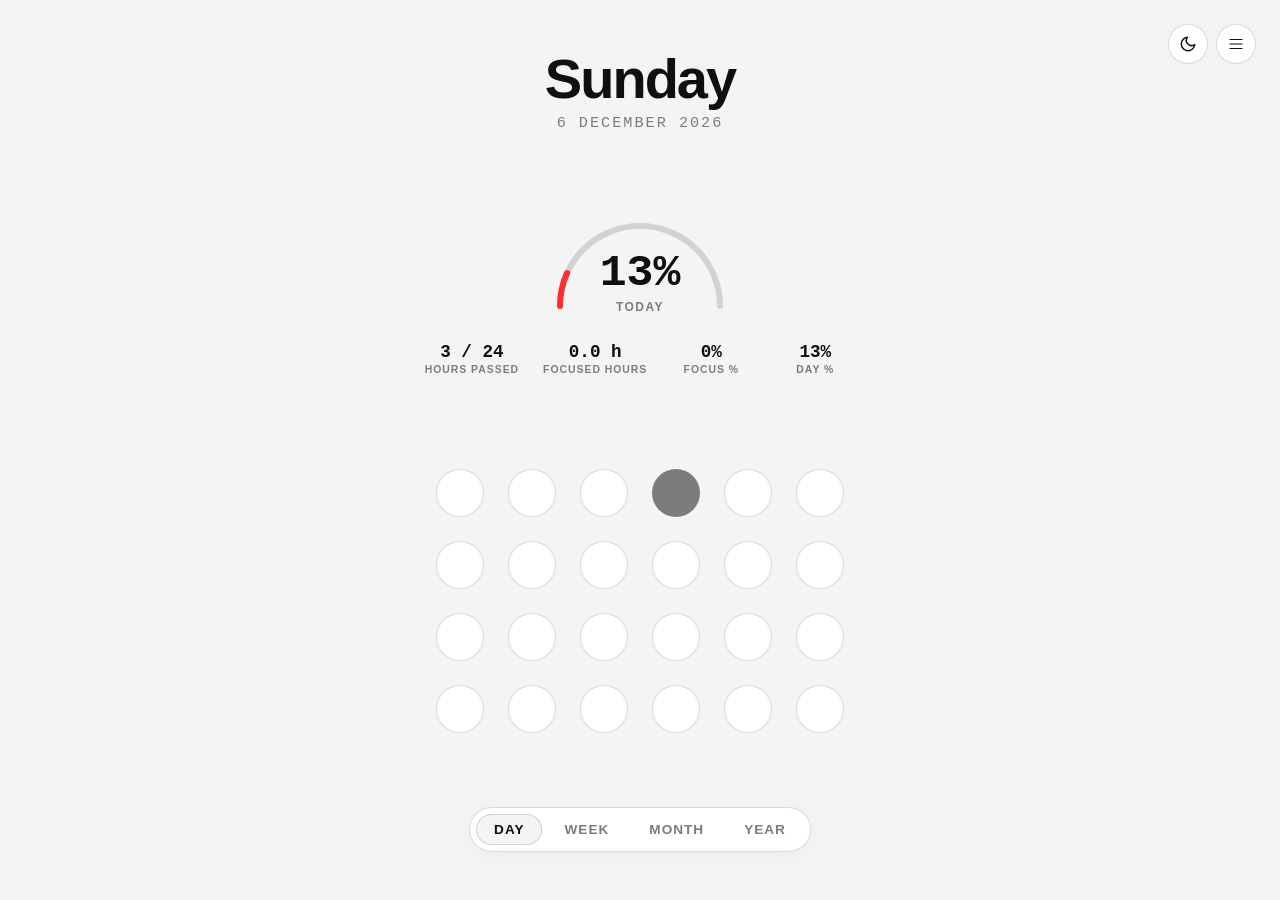
==== commit 8fe933b3: "Update Sprint Focus heading and set fallback focus to the latest commit message" ====
--- a/time-canvas/index.html
+++ b/time-canvas/index.html
@@ -152,8 +152,8 @@
 
         <!-- Selected Task Panel Status -->
         <div id="selected-task-panel" class="selected-task-panel">
-          <div class="focus-label">Current Focus</div>
-          <div id="selected-task-title" class="selected-task-title">Select a task first</div>
+          <div class="focus-label">Sprint Focus</div>
+          <div id="selected-task-title" class="selected-task-title">Loading last commit...</div>
           <div id="selected-task-progress" class="selected-task-progress hidden">0 / 0 Pomodoros</div>
         </div>
 
